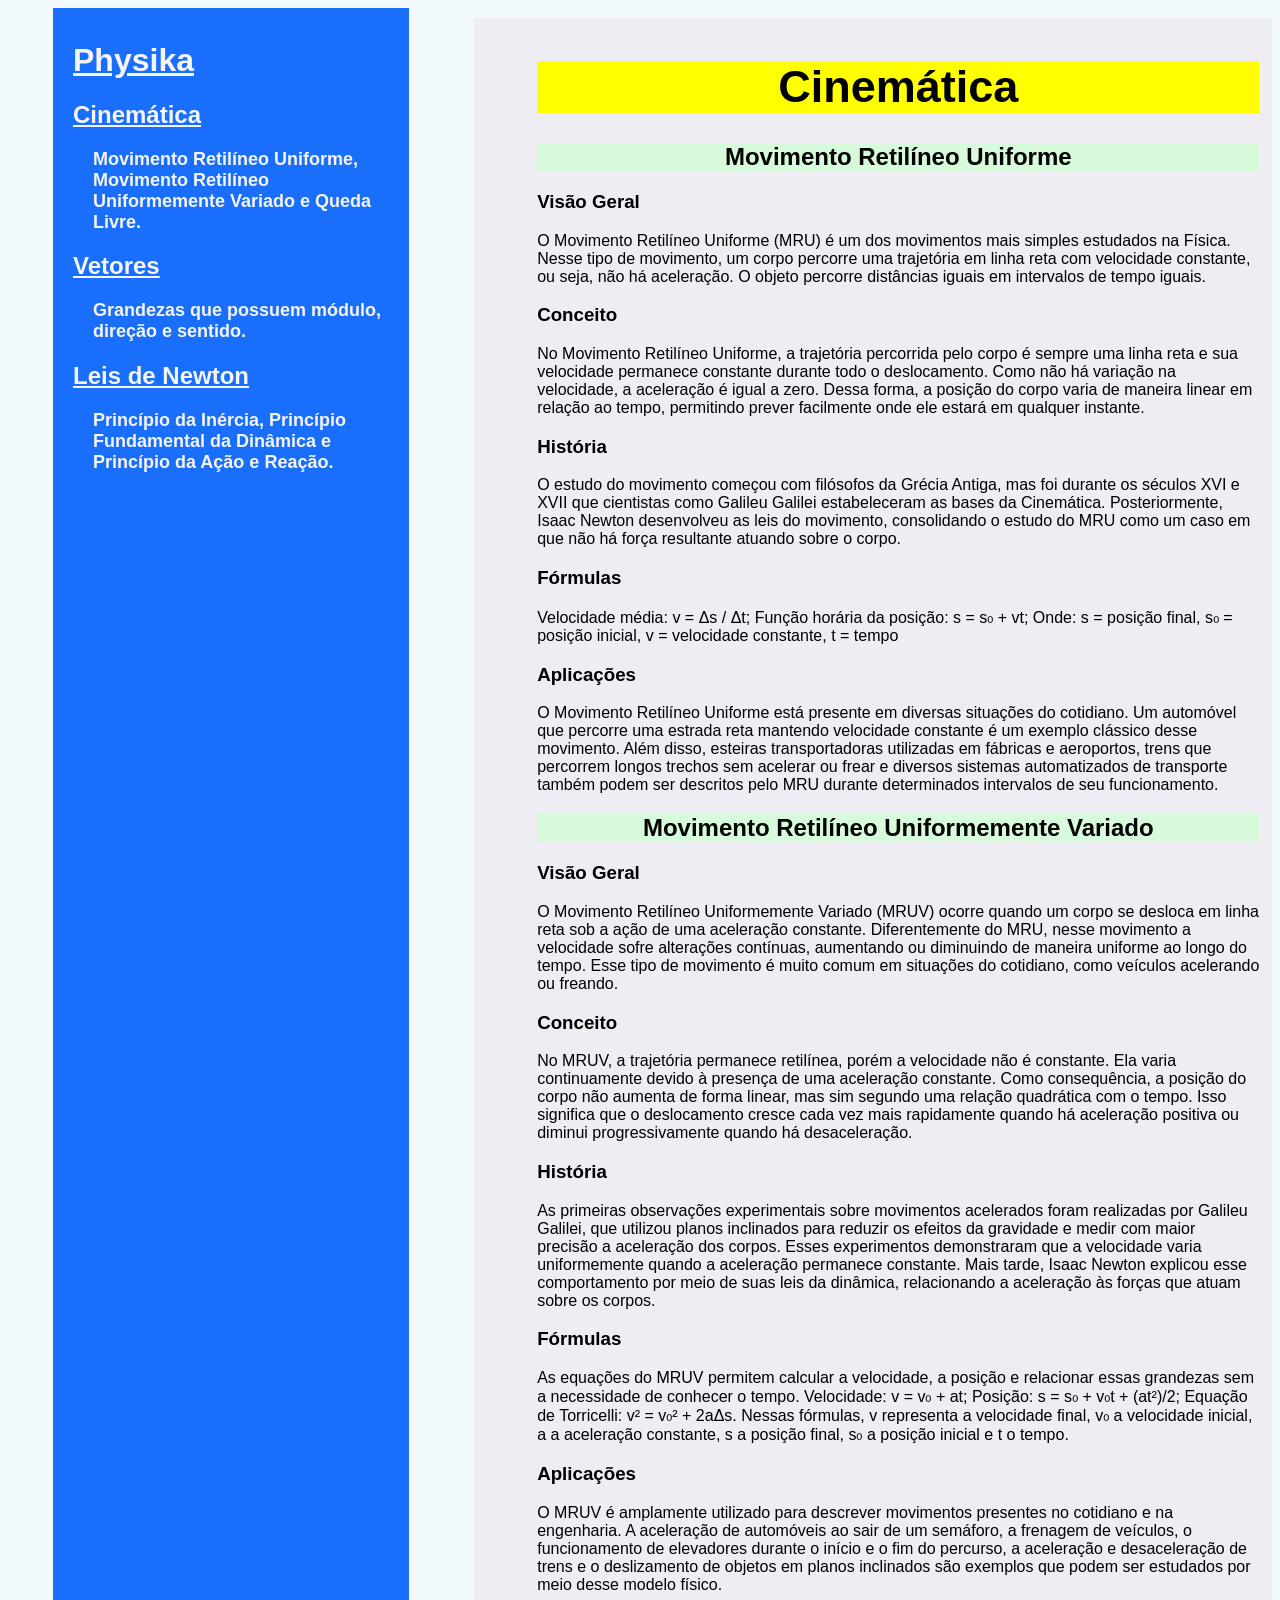
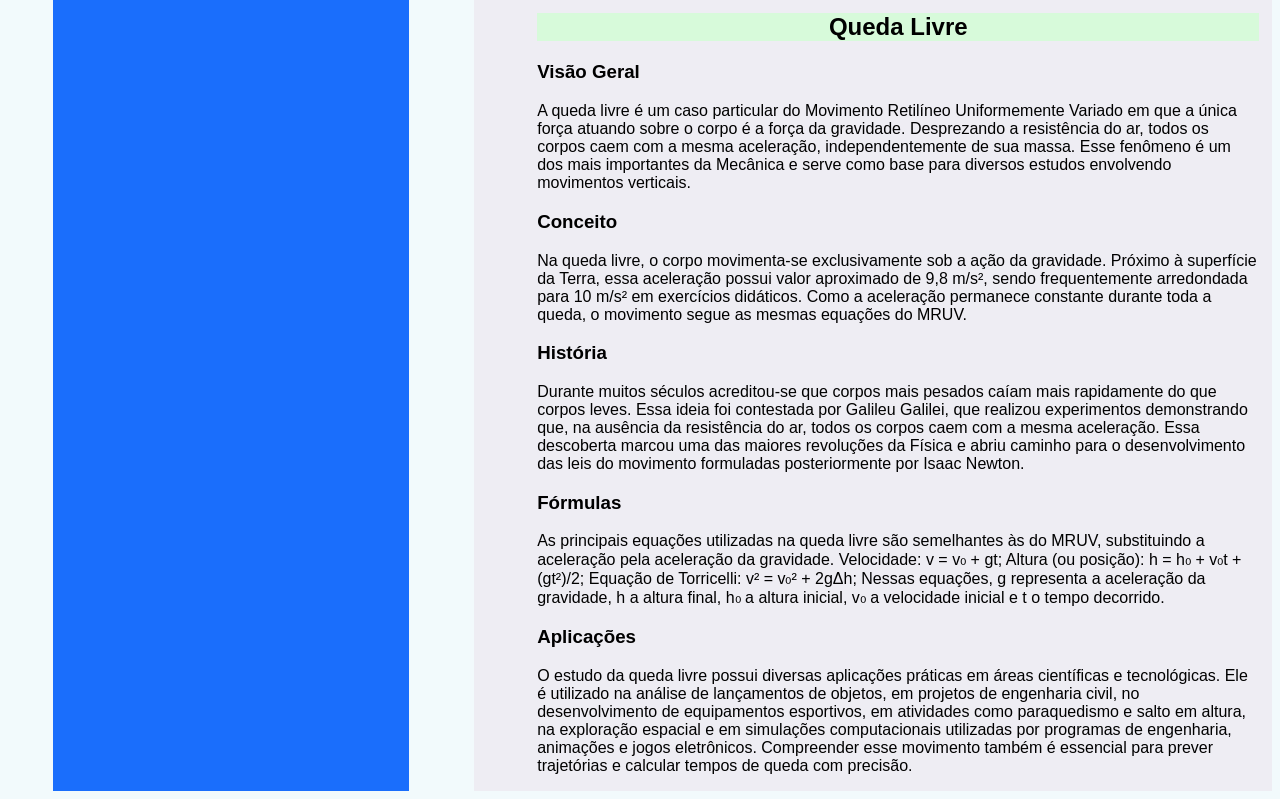
==== cinematica.html @ e241a8b9 "Ajustei o html e css, adicionei algumas coisas ao css, finalizei as páginas e removi o projeto do ja" ====
<!DOCTYPE html>
<html lang="en">

<head>
    <meta charset="UTF-8">
    <meta name="viewport" content="width=device-width, initial-scale=1.0">
    <title>Physika: Onde a física não tem limites</title>
    <link rel="stylesheet" href="estilos.css">
</head>

<body>
    <div id="explorador-de-artigos">
        <h1>
            <a href="index.html">Physika</a>
        </h1>

        <h2 class="artigo">
            <a href="cinematica.html">Cinemática</a>
            <p>Movimento Retilíneo Uniforme, Movimento Retilíneo Uniformemente Variado e Queda Livre.</p>
        </h2>

        <h2 class="artigo">
            <a href="vetores.html">Vetores</a>
            <p>Grandezas que possuem módulo, direção e sentido.</p>
        </h2>

        <h2 class="artigo">
            <a href="leis-de-newton.html">Leis de Newton</a>
            <p>Princípio da Inércia, Princípio Fundamental da Dinâmica e Princípio da Ação e Reação.</p>
        </h2>
    </div>

    <div id="pagina-inicial">
        <h1>Cinemática</h1>
        <div id="conteudo-principal">
            <section>
                <h2>Movimento Retilíneo Uniforme</h2>

                <article>
                    <h3>Visão Geral</h3>
                    <p>O Movimento Retilíneo Uniforme (MRU) é um dos movimentos mais simples estudados na Física. Nesse
                        tipo de movimento, um corpo percorre uma trajetória em linha reta com velocidade constante, ou
                        seja, não há aceleração. O objeto percorre distâncias iguais em intervalos de tempo iguais.</p>
                </article>

                <article>
                    <h3>Conceito</h3>
                    <p>No Movimento Retilíneo Uniforme, a trajetória percorrida pelo corpo é sempre uma linha reta e sua
                        velocidade permanece constante durante todo o deslocamento. Como não há variação na velocidade,
                        a aceleração é igual a zero. Dessa forma, a posição do corpo varia de maneira linear em relação
                        ao tempo, permitindo prever facilmente onde ele estará em qualquer instante.</p>
                </article>

                <article>
                    <h3>História</h3>
                    <p>O estudo do movimento começou com filósofos da Grécia Antiga, mas foi durante os séculos XVI e
                        XVII que cientistas como Galileu Galilei estabeleceram as bases da Cinemática. Posteriormente,
                        Isaac Newton desenvolveu as leis do movimento, consolidando o estudo do MRU como um caso em que
                        não há força resultante atuando sobre o corpo.</p>
                </article>

                <article>
                    <h3>Fórmulas</h3>
                    <p>Velocidade média: v = Δs / Δt; Função horária da posição: s = s₀ + vt; Onde: s = posição final,
                        s₀ = posição inicial, v = velocidade constante, t = tempo</p>
                </article>

                <article>
                    <h3>Aplicações</h3>
                    <p>O Movimento Retilíneo Uniforme está presente em diversas situações do cotidiano. Um automóvel que
                        percorre uma estrada reta mantendo velocidade constante é um exemplo clássico desse movimento.
                        Além disso, esteiras transportadoras utilizadas em fábricas e aeroportos, trens que percorrem
                        longos trechos sem acelerar ou frear e diversos sistemas automatizados de transporte também
                        podem ser descritos pelo MRU durante determinados intervalos de seu funcionamento.</p>
                </article>
            </section>

            <section>
                <h2>Movimento Retilíneo Uniformemente Variado</h2>
                <article>
                    <h3>Visão Geral</h3>
                    <p>O Movimento Retilíneo Uniformemente Variado (MRUV) ocorre quando um corpo se desloca em linha
                        reta sob a ação de uma aceleração constante. Diferentemente do MRU, nesse movimento a velocidade
                        sofre alterações contínuas, aumentando ou diminuindo de maneira uniforme ao longo do tempo. Esse
                        tipo de movimento é muito comum em situações do cotidiano, como veículos acelerando ou freando.
                    </p>
                </article>

                <article>
                    <h3>Conceito</h3>
                    <p>No MRUV, a trajetória permanece retilínea, porém a velocidade não é constante. Ela varia
                        continuamente devido à presença de uma aceleração constante. Como consequência, a posição do
                        corpo não aumenta de forma linear, mas sim segundo uma relação quadrática com o tempo. Isso
                        significa que o deslocamento cresce cada vez mais rapidamente quando há aceleração positiva ou
                        diminui progressivamente quando há desaceleração.</p>
                </article>

                <article>
                    <h3>História</h3>
                    <p>As primeiras observações experimentais sobre movimentos acelerados foram realizadas por Galileu
                        Galilei, que utilizou planos inclinados para reduzir os efeitos da gravidade e medir com maior
                        precisão a aceleração dos corpos. Esses experimentos demonstraram que a velocidade varia
                        uniformemente quando a aceleração permanece constante. Mais tarde, Isaac Newton explicou esse
                        comportamento por meio de suas leis da dinâmica, relacionando a aceleração às forças que atuam
                        sobre os corpos.</p>
                </article>

                <article>
                    <h3>Fórmulas</h3>
                    <p>As equações do MRUV permitem calcular a velocidade, a posição e relacionar essas grandezas sem a
                        necessidade de conhecer o tempo. Velocidade: v = v₀ + at; Posição: s = s₀ + v₀t + (at²)/2;
                        Equação de Torricelli: v² = v₀² + 2aΔs. Nessas fórmulas, v representa a velocidade final, v₀ a
                        velocidade inicial, a a aceleração constante, s a posição final, s₀ a posição inicial e t o
                        tempo.</p>
                </article>

                <article>
                    <h3>Aplicações</h3>
                    <p>O MRUV é amplamente utilizado para descrever movimentos presentes no cotidiano e na engenharia. A
                        aceleração de automóveis ao sair de um semáforo, a frenagem de veículos, o funcionamento de
                        elevadores durante o início e o fim do percurso, a aceleração e desaceleração de trens e o
                        deslizamento de objetos em planos inclinados são exemplos que podem ser estudados por meio desse
                        modelo físico.</p>
                </article>
            </section>
            <section>
                <h2>Queda Livre</h2>
                <article>
                    <h3>Visão Geral</h3>
                    <p>A queda livre é um caso particular do Movimento Retilíneo Uniformemente Variado em que a única
                        força atuando sobre o corpo é a força da gravidade. Desprezando a resistência do ar, todos os
                        corpos caem com a mesma aceleração, independentemente de sua massa. Esse fenômeno é um dos mais
                        importantes da Mecânica e serve como base para diversos estudos envolvendo movimentos verticais.
                    </p>
                </article>

                <article>
                    <h3>Conceito</h3>
                    <p>Na queda livre, o corpo movimenta-se exclusivamente sob a ação da gravidade. Próximo à superfície
                        da Terra, essa aceleração possui valor aproximado de 9,8 m/s², sendo frequentemente arredondada
                        para 10 m/s² em exercícios didáticos. Como a aceleração permanece constante durante toda a
                        queda, o movimento segue as mesmas equações do MRUV.</p>
                </article>

                <article>
                    <h3>História</h3>
                    <p>Durante muitos séculos acreditou-se que corpos mais pesados caíam mais rapidamente do que corpos
                        leves. Essa ideia foi contestada por Galileu Galilei, que realizou experimentos demonstrando
                        que, na ausência da resistência do ar, todos os corpos caem com a mesma aceleração. Essa
                        descoberta marcou uma das maiores revoluções da Física e abriu caminho para o desenvolvimento
                        das leis do movimento formuladas posteriormente por Isaac Newton.</p>
                </article>

                <article>
                    <h3>Fórmulas</h3>
                    <p>As principais equações utilizadas na queda livre são semelhantes às do MRUV, substituindo a
                        aceleração pela aceleração da gravidade. Velocidade: v = v₀ + gt; Altura (ou posição): h = h₀ +
                        v₀t + (gt²)/2; Equação de Torricelli: v² = v₀² + 2gΔh; Nessas equações, g representa a
                        aceleração da gravidade, h a altura final, h₀ a altura inicial, v₀ a velocidade inicial e t o
                        tempo decorrido.</p>
                </article>

                <article>
                    <h3>Aplicações</h3>
                    <p>O estudo da queda livre possui diversas aplicações práticas em áreas científicas e tecnológicas.
                        Ele é utilizado na análise de lançamentos de objetos, em projetos de engenharia civil, no
                        desenvolvimento de equipamentos esportivos, em atividades como paraquedismo e salto em altura,
                        na exploração espacial e em simulações computacionais utilizadas por programas de engenharia,
                        animações e jogos eletrônicos. Compreender esse movimento também é essencial para prever
                        trajetórias e calcular tempos de queda com precisão.</p>
                </article>
            </section>
        </div>
    </div>

    <script src="javascript/lista-de-artigos.js"></script>

</body>

</html>
---- estilos.css ----
html {
	background-color: #f2fafc;
	font-family: Arial, Helvetica, sans-serif;
}

body {
	display: flex;
	grid-template-columns: auto auto;
	grid-template-rows: 100%;
	min-height: 100vh;

}

ul {
	list-style-type: none;
}

#artigo,
#lista-de-artigos,
#pagina-inicial {
	background-color: #eeedf3;
	right: 10%;
	height: 100%;
	margin-top: 10px;
	margin-left: 20px;
	padding-left: 5%;
	padding-right: 1%;
	padding-top: 1%;
}




.lista-de-artigos>ul {
	margin-top: 100px;
	padding-left: 20px;

}


#explorador-de-artigos {
	background-color: #1a6efc;
	left: 5%;
	min-width: 25%;
	max-width: 35%;
	height: auto;
	margin-left: 45px;
	margin-right: 45px;
	padding-left: 20px;
	padding-right: 20px;
	padding-top: 1%;
	color: whitesmoke;
	grid-column-start: 0;
}

#explorador-de-artigos a {
	display: block;
	margin-bottom: 20px;
	color: whitesmoke;
}

.artigo p {
	margin: 0 0 0 20px;
	font-size: 18px;
}

#pagina-inicial h1 {
	background-color: yellow;
	font-size: 45px;
}

#pagina-inicial h1 {
	background-color: yellow;
	text-align: center;
}

#conteudo-principal h2 {
	background-color: rgb(215, 250, 218);
	text-align: center;
}


#titulo-do-artigo {
	margin-left: 50px;
}
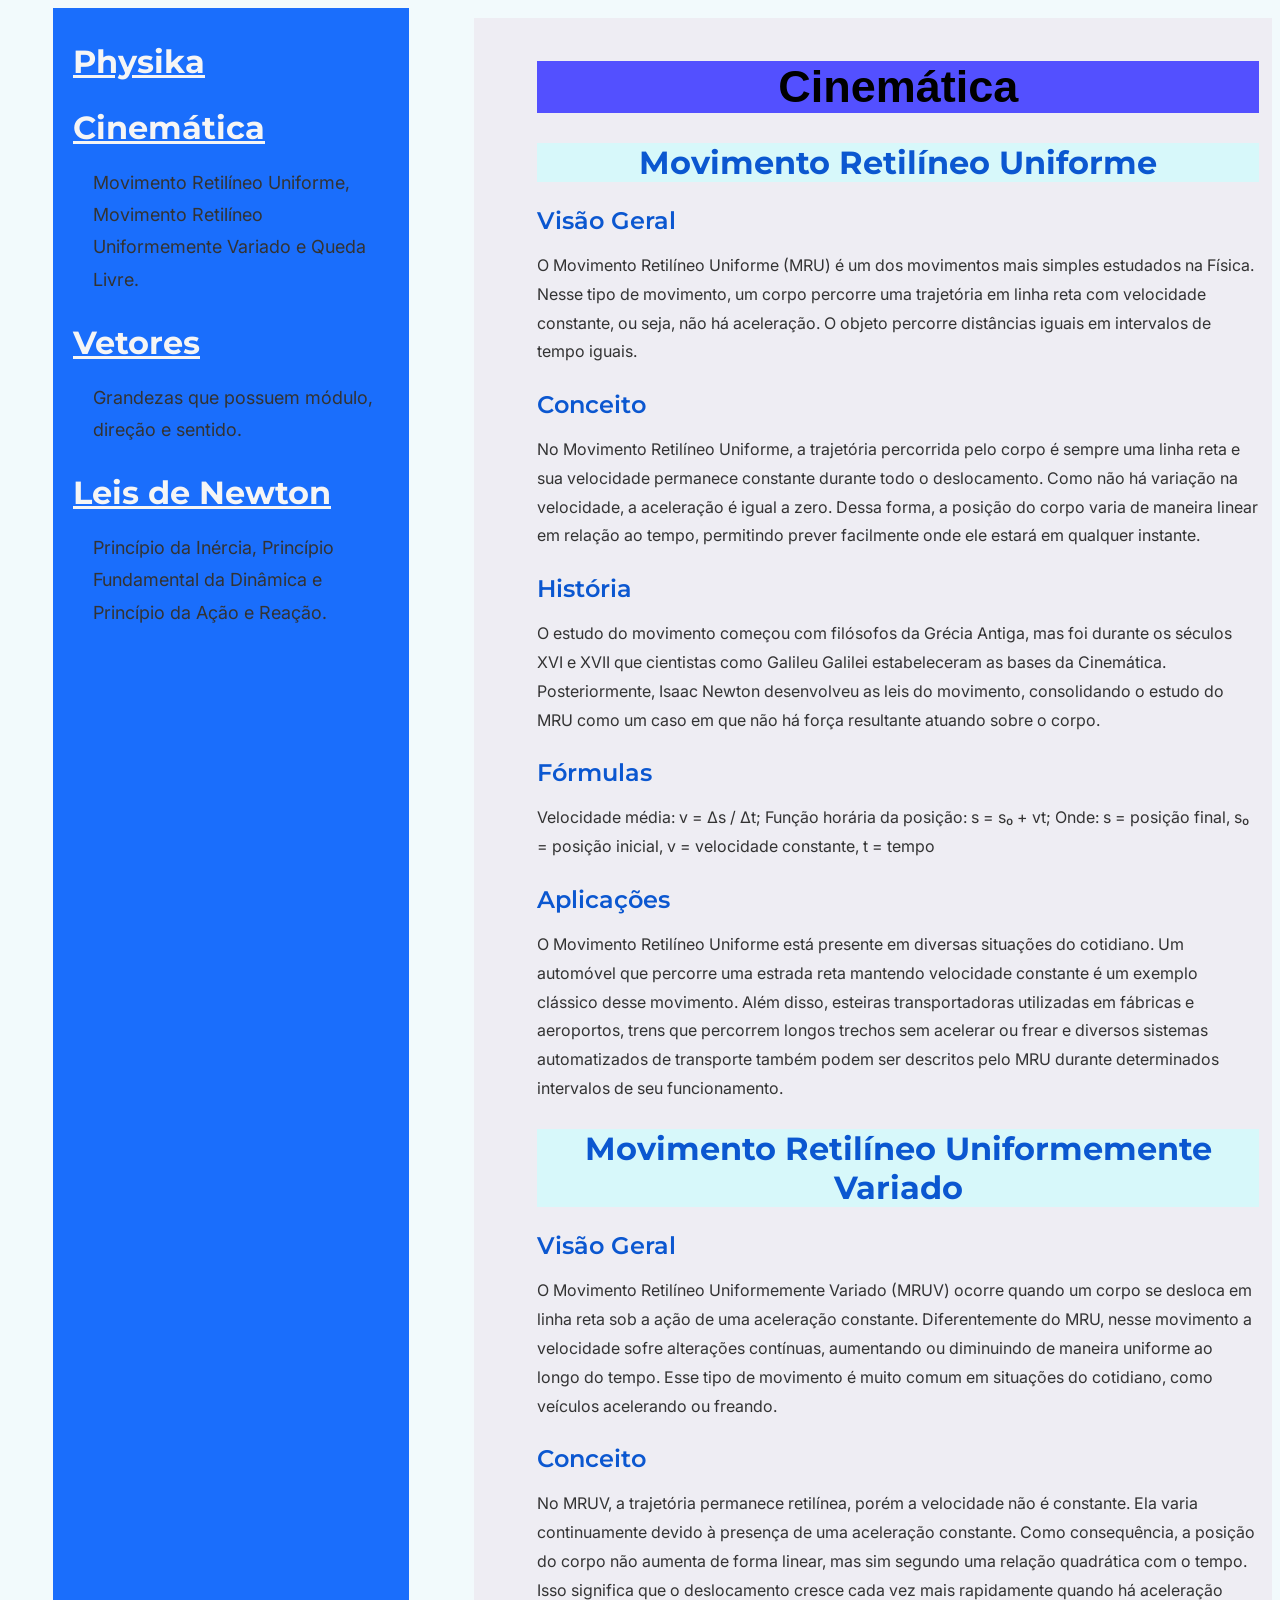
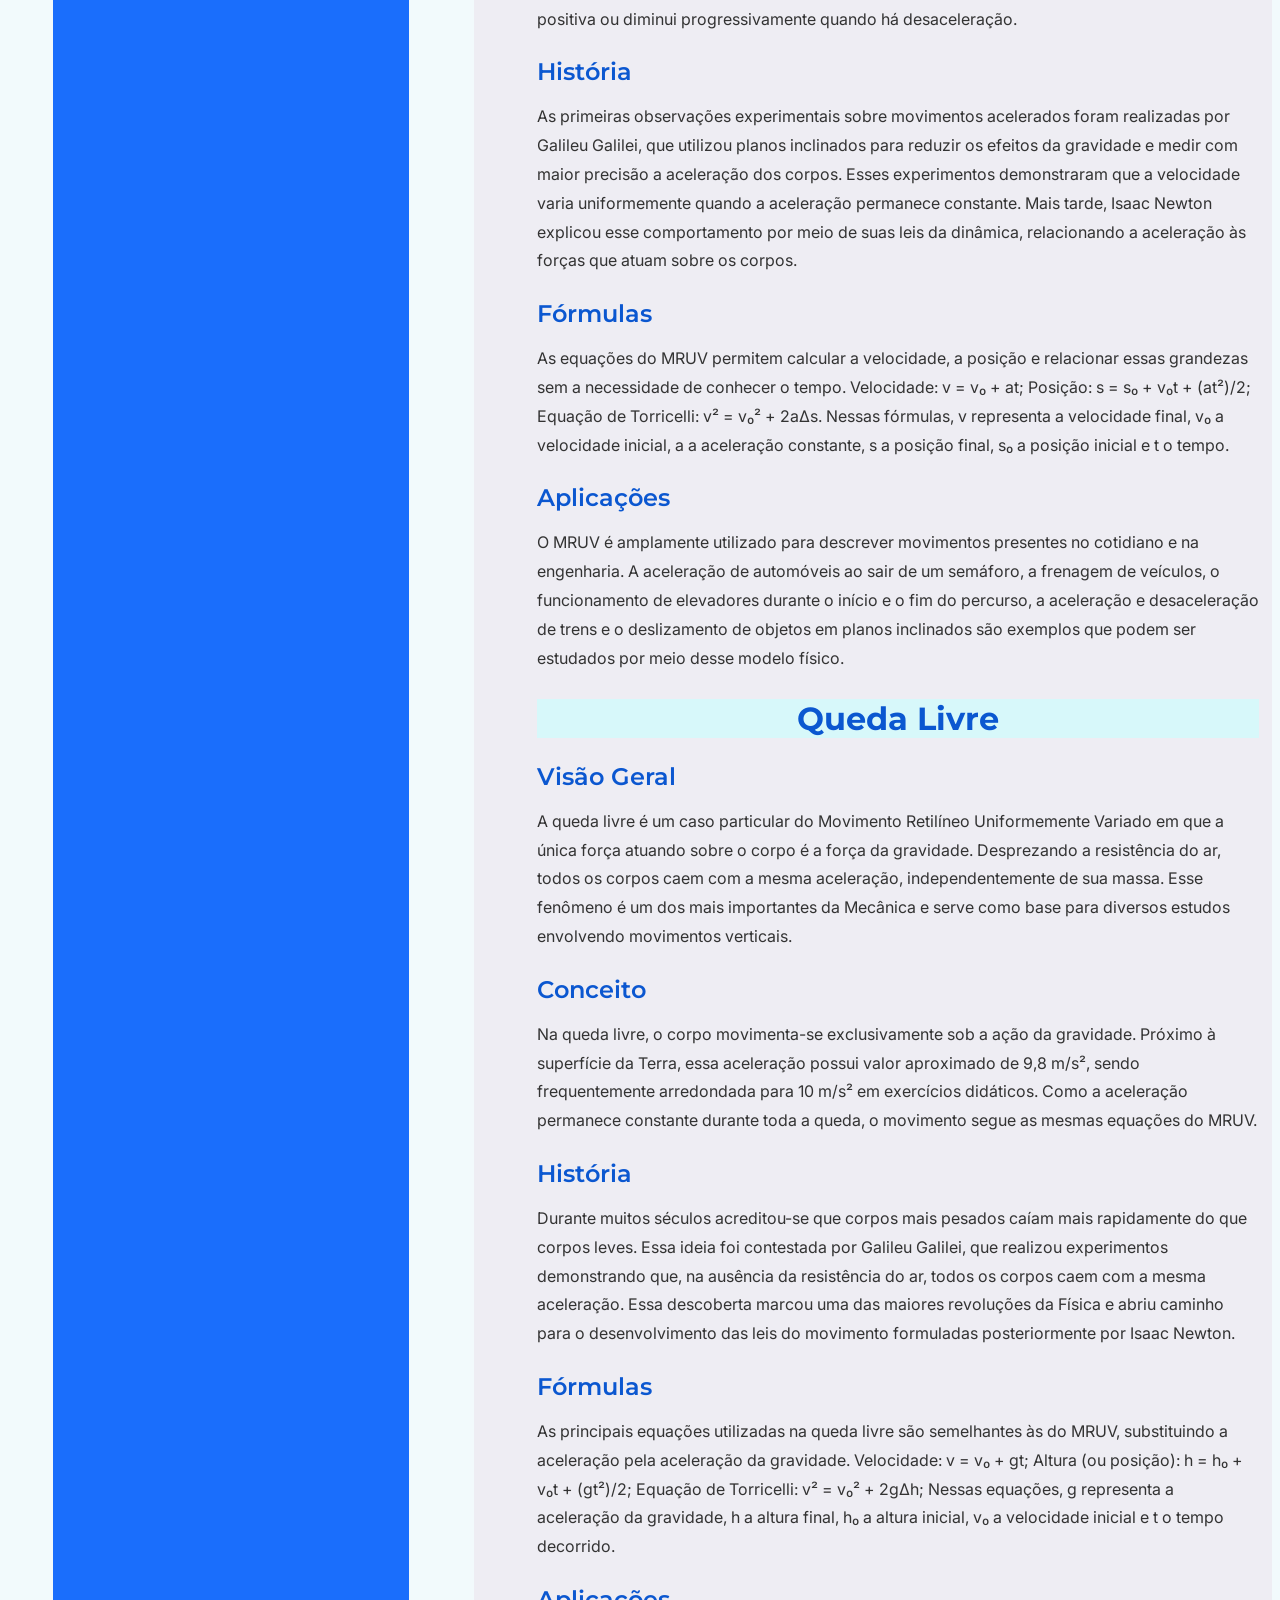
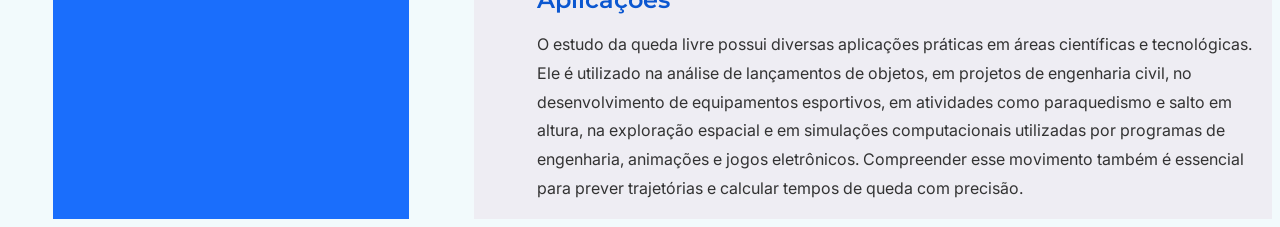
==== commit b87f0940: "Add files via upload Melhorei a paleta de cores e as fontes" ====
--- a/cinematica.html
+++ b/cinematica.html
@@ -6,12 +6,15 @@
     <meta name="viewport" content="width=device-width, initial-scale=1.0">
     <title>Physika: Onde a física não tem limites</title>
     <link rel="stylesheet" href="estilos.css">
+    <link rel="preconnect" href="https://fonts.googleapis.com">
+    <link rel="preconnect" href="https://fonts.gstatic.com" crossorigin>
+    <link href="https://fonts.googleapis.com/css2?family=Inter:wght@400;500&family=Montserrat:wght@600;700&display=swap" rel="stylesheet">
 </head>
 
 <body>
     <div id="explorador-de-artigos">
         <h1>
-            <a href="index.html">Physika</a>
+            <a id="logo" href="index.html">Physika</a>
         </h1>
 
         <h2 class="artigo">
--- a/estilos.css
+++ b/estilos.css
@@ -11,8 +11,8 @@
 
 }
 
-ul {
-	list-style-type: none;
+#logo {
+	font-family: 'Montserrat', sans-serif;
 }
 
 #artigo,
@@ -70,16 +70,32 @@
 }
 
 #pagina-inicial h1 {
-	background-color: yellow;
+	background-color: rgb(83, 80, 255);
 	text-align: center;
 }
 
 #conteudo-principal h2 {
-	background-color: rgb(215, 250, 218);
+	background-color: rgb(215, 248, 250);
 	text-align: center;
 }
 
 
 #titulo-do-artigo {
 	margin-left: 50px;
+}
+
+h2, h3 {
+    font-family: 'Montserrat', sans-serif;
+    color: #0b57d0; /* Mantendo o azul padrão do seu projeto */
+}
+
+h2 { font-size: 32px; font-weight: 700; margin-bottom: 20px; }
+h3 { font-size: 24px; font-weight: 600; margin-bottom: 15px; }
+
+p {
+    font-family: 'Inter', sans-serif;
+    font-size: 16px;
+    font-weight: 400;
+    line-height: 1.8;
+    color: #333333;
 }
